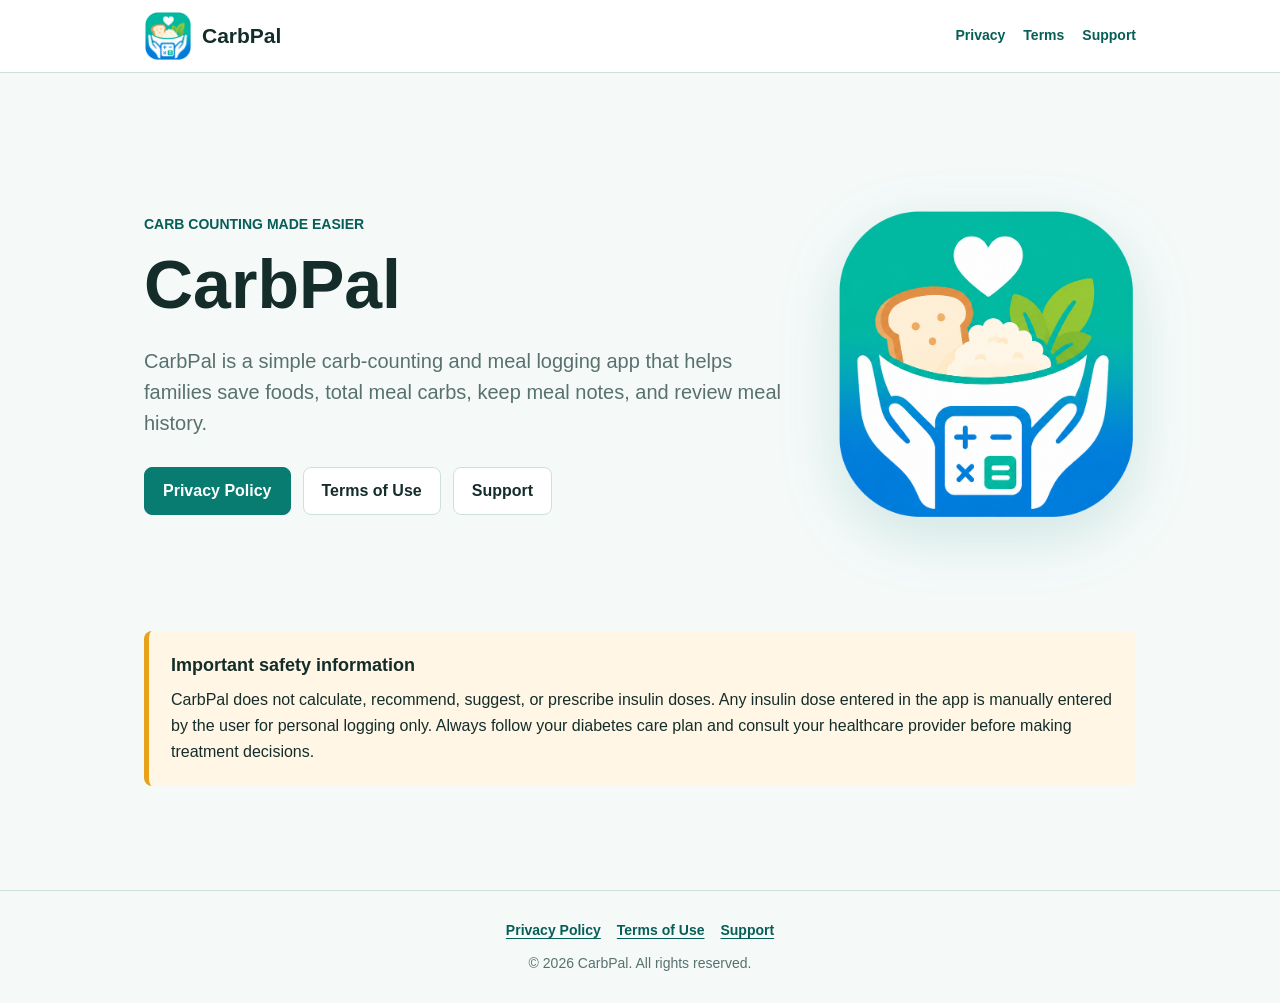
==== index.html @ cb9f70c7 "Add files via upload" ====
<!doctype html>
<html lang="en">
  <head>
    <meta charset="utf-8">
    <meta name="viewport" content="width=device-width, initial-scale=1">
    <meta name="description" content="CarbPal is a carb-counting and meal logging app for families managing Type 1 Diabetes.">
    <title>CarbPal | Carb Counting and Meal Logging</title>
    <link rel="icon" href="assets/carbpal-logo-transparent.png">
    <link rel="stylesheet" href="site.css">
  </head>
  <body>
    <header class="site-header">
      <nav class="nav" aria-label="Main navigation">
        <a class="brand" href="index.html">
          <img src="assets/carbpal-logo-transparent.png" alt="CarbPal logo">
          <span>CarbPal</span>
        </a>
        <div class="nav-links">
          <a href="privacy.html">Privacy</a>
          <a href="terms.html">Terms</a>
          <a href="support.html">Support</a>
        </div>
      </nav>
    </header>

    <main class="home-main">
      <section class="hero">
        <div class="hero-copy">
          <p class="eyebrow">Carb counting made easier</p>
          <h1>CarbPal</h1>
          <p class="lead">
            CarbPal is a simple carb-counting and meal logging app that helps families save foods, total meal carbs,
            keep meal notes, and review meal history.
          </p>
          <div class="button-links" aria-label="CarbPal information">
            <a class="button-link" href="privacy.html">Privacy Policy</a>
            <a class="button-link secondary" href="terms.html">Terms of Use</a>
            <a class="button-link secondary" href="support.html">Support</a>
          </div>
        </div>
        <img class="hero-logo" src="assets/carbpal-logo-transparent.png" alt="CarbPal meal and carb-counting logo">
      </section>

      <section class="safety-notice" aria-labelledby="safety-heading">
        <strong id="safety-heading">Important safety information</strong>
        CarbPal does not calculate, recommend, suggest, or prescribe insulin doses. Any insulin dose entered in the app
        is manually entered by the user for personal logging only. Always follow your diabetes care plan and consult
        your healthcare provider before making treatment decisions.
      </section>
    </main>

    <footer class="site-footer">
      <nav aria-label="Footer navigation">
        <a href="privacy.html">Privacy Policy</a>
        <a href="terms.html">Terms of Use</a>
        <a href="support.html">Support</a>
      </nav>
      <div>&copy; 2026 CarbPal. All rights reserved.</div>
    </footer>
  </body>
</html>
---- site.css ----
:root {
  color-scheme: light;
  --background: #f5faf9;
  --surface: #ffffff;
  --surface-alt: #eaf6f4;
  --text: #142d2a;
  --muted: #58716d;
  --primary: #087c71;
  --primary-dark: #075e56;
  --border: #cce1de;
  --warning-background: #fff6e6;
  --warning-border: #e8a11a;
  --shadow: 0 16px 40px rgba(20, 45, 42, 0.08);
}

* {
  box-sizing: border-box;
}

html {
  scroll-behavior: smooth;
}

body {
  background: var(--background);
  color: var(--text);
  font-family: -apple-system, BlinkMacSystemFont, "Segoe UI", sans-serif;
  font-size: 16px;
  line-height: 1.65;
  margin: 0;
}

a {
  color: var(--primary-dark);
  font-weight: 700;
  text-underline-offset: 3px;
}

a:hover,
a:focus-visible {
  color: var(--primary);
}

a:focus-visible {
  outline: 3px solid rgba(8, 124, 113, 0.25);
  outline-offset: 4px;
}

.site-header {
  background: var(--surface);
  border-bottom: 1px solid var(--border);
}

.nav {
  align-items: center;
  display: flex;
  gap: 24px;
  justify-content: space-between;
  margin: 0 auto;
  max-width: 1040px;
  min-height: 72px;
  padding: 10px 24px;
}

.brand {
  align-items: center;
  color: var(--text);
  display: inline-flex;
  font-size: 21px;
  font-weight: 800;
  gap: 10px;
  text-decoration: none;
}

.brand img {
  border-radius: 12px;
  height: 48px;
  object-fit: contain;
  width: 48px;
}

.nav-links {
  align-items: center;
  display: flex;
  flex-wrap: wrap;
  gap: 18px;
  justify-content: flex-end;
}

.nav-links a {
  font-size: 14px;
  text-decoration: none;
}

main {
  margin: 0 auto;
  max-width: 860px;
  padding: 56px 24px 72px;
}

.home-main {
  max-width: 1040px;
}

.hero {
  align-items: center;
  display: grid;
  gap: 48px;
  grid-template-columns: minmax(0, 1fr) 300px;
  min-height: 470px;
}

.hero-copy {
  max-width: 650px;
}

.hero-logo {
  border-radius: 30px;
  filter: drop-shadow(0 18px 30px rgba(8, 124, 113, 0.16));
  max-width: 300px;
  width: 100%;
}

.eyebrow {
  color: var(--primary-dark);
  font-size: 14px;
  font-weight: 800;
  margin: 0 0 8px;
  text-transform: uppercase;
}

h1,
h2,
h3 {
  line-height: 1.2;
}

h1 {
  font-size: clamp(40px, 8vw, 68px);
  letter-spacing: 0;
  margin: 0 0 20px;
}

.page-title {
  font-size: clamp(34px, 7vw, 52px);
}

h2 {
  font-size: 24px;
  margin: 40px 0 12px;
}

h3 {
  font-size: 18px;
  margin: 28px 0 8px;
}

p,
ul,
ol {
  margin: 0 0 18px;
}

ul,
ol {
  padding-left: 24px;
}

li + li {
  margin-top: 8px;
}

.lead {
  color: var(--muted);
  font-size: 20px;
  line-height: 1.55;
  max-width: 700px;
}

.button-links {
  display: flex;
  flex-wrap: wrap;
  gap: 12px;
  margin-top: 28px;
}

.button-link {
  background: var(--primary);
  border: 1px solid var(--primary);
  border-radius: 8px;
  color: #ffffff;
  display: inline-flex;
  min-height: 48px;
  padding: 10px 18px;
  text-align: center;
  text-decoration: none;
}

.button-link.secondary {
  background: var(--surface);
  border-color: var(--border);
  color: var(--text);
}

.button-link:hover,
.button-link:focus-visible {
  background: var(--primary-dark);
  color: #ffffff;
}

.safety-notice {
  background: var(--warning-background);
  border-left: 5px solid var(--warning-border);
  border-radius: 8px;
  margin: 32px 0;
  padding: 20px 22px;
}

.safety-notice strong {
  display: block;
  font-size: 18px;
  margin-bottom: 6px;
}

.content-panel {
  background: var(--surface);
  border: 1px solid var(--border);
  border-radius: 8px;
  box-shadow: var(--shadow);
  margin-top: 32px;
  padding: 32px;
}

.effective-date {
  color: var(--muted);
  font-size: 14px;
  font-weight: 700;
}

.contact-box {
  background: var(--surface-alt);
  border: 1px solid var(--border);
  border-radius: 8px;
  margin: 28px 0;
  padding: 20px;
}

.contact-box p:last-child {
  margin-bottom: 0;
}

.site-footer {
  border-top: 1px solid var(--border);
  color: var(--muted);
  font-size: 14px;
  padding: 28px 24px;
  text-align: center;
}

.site-footer nav {
  display: flex;
  flex-wrap: wrap;
  gap: 16px;
  justify-content: center;
  margin-bottom: 10px;
}

@media (max-width: 720px) {
  .nav {
    align-items: flex-start;
    flex-direction: column;
    gap: 8px;
    padding: 12px 18px;
  }

  .nav-links {
    gap: 14px;
    justify-content: flex-start;
    padding-bottom: 8px;
  }

  main {
    padding: 38px 18px 56px;
  }

  .hero {
    gap: 24px;
    grid-template-columns: 1fr;
    min-height: auto;
  }

  .hero-logo {
    grid-row: 1;
    justify-self: center;
    max-width: 190px;
  }

  .content-panel {
    padding: 22px 18px;
  }

  .button-links {
    flex-direction: column;
  }

  .button-link {
    justify-content: center;
    width: 100%;
  }
}
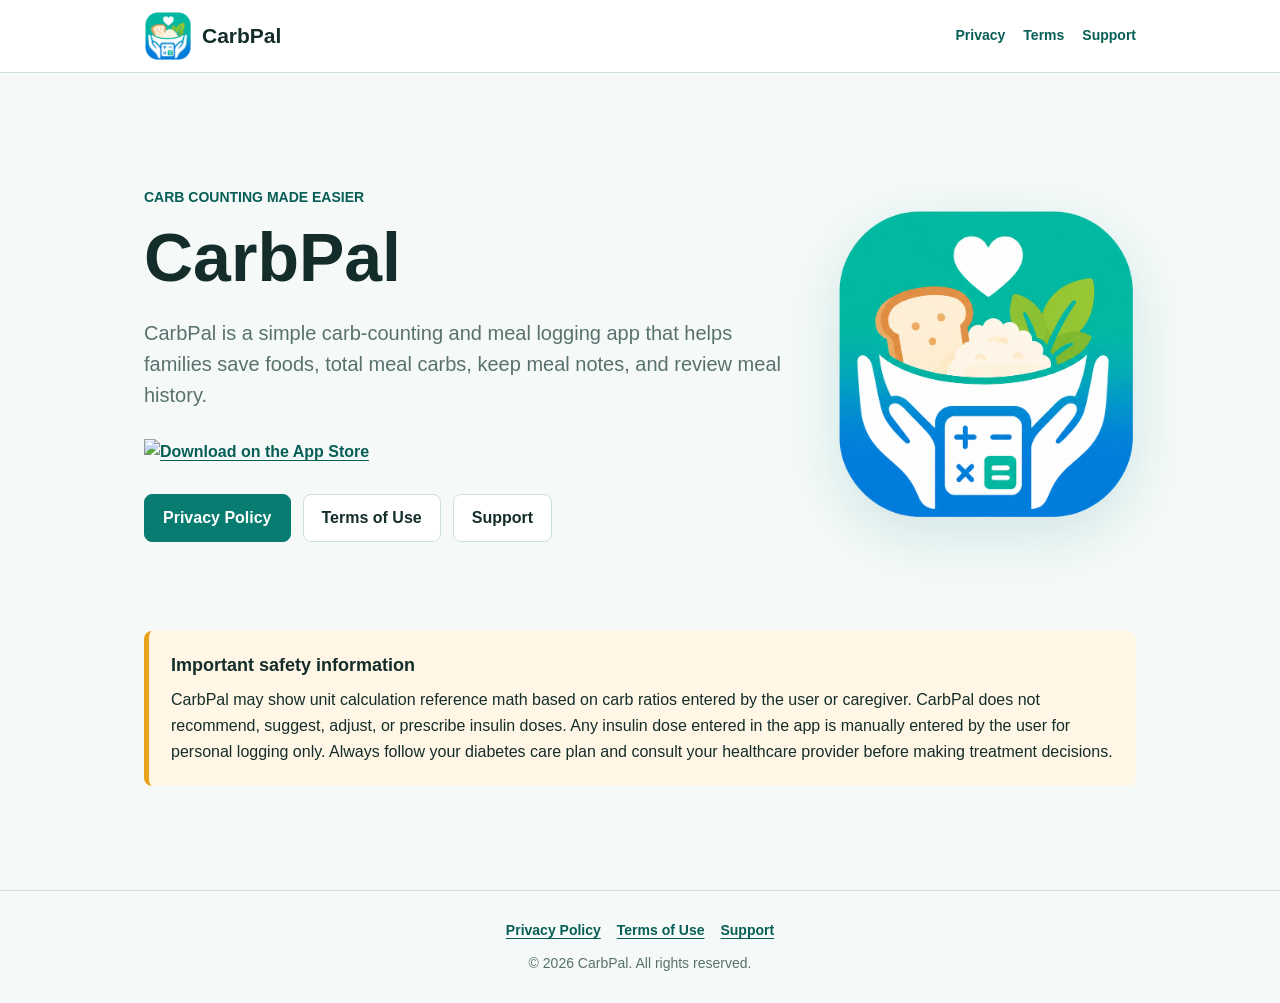
==== commit e023dd80: "Add App Store download badge" ====
--- a/index.html
+++ b/index.html
@@ -32,6 +32,16 @@
             CarbPal is a simple carb-counting and meal logging app that helps families save foods, total meal carbs,
             keep meal notes, and review meal history.
           </p>
+          <a
+            class="app-store-badge-link"
+            href="https://apps.apple.com/us/app/carbpal/id6779878066"
+            aria-label="Download CarbPal on the App Store"
+          >
+            <img
+              src="https://tools.applemediaservices.com/api/badges/download-on-the-app-store/black/en-us"
+              alt="Download on the App Store"
+            >
+          </a>
           <div class="button-links" aria-label="CarbPal information">
             <a class="button-link" href="privacy.html">Privacy Policy</a>
             <a class="button-link secondary" href="terms.html">Terms of Use</a>
@@ -43,9 +53,10 @@
 
       <section class="safety-notice" aria-labelledby="safety-heading">
         <strong id="safety-heading">Important safety information</strong>
-        CarbPal does not calculate, recommend, suggest, or prescribe insulin doses. Any insulin dose entered in the app
-        is manually entered by the user for personal logging only. Always follow your diabetes care plan and consult
-        your healthcare provider before making treatment decisions.
+        CarbPal may show unit calculation reference math based on carb ratios entered by the user or caregiver. CarbPal
+        does not recommend, suggest, adjust, or prescribe insulin doses. Any insulin dose entered in the app is manually
+        entered by the user for personal logging only. Always follow your diabetes care plan and consult your healthcare
+        provider before making treatment decisions.
       </section>
     </main>
 
--- a/site.css
+++ b/site.css
@@ -177,6 +177,15 @@
   max-width: 700px;
 }
 
+.app-store-badge-link {
+  display: inline-flex;
+  margin-top: 10px;
+}
+
+.app-store-badge-link img {
+  display: block;
+}
+
 .button-links {
   display: flex;
   flex-wrap: wrap;
